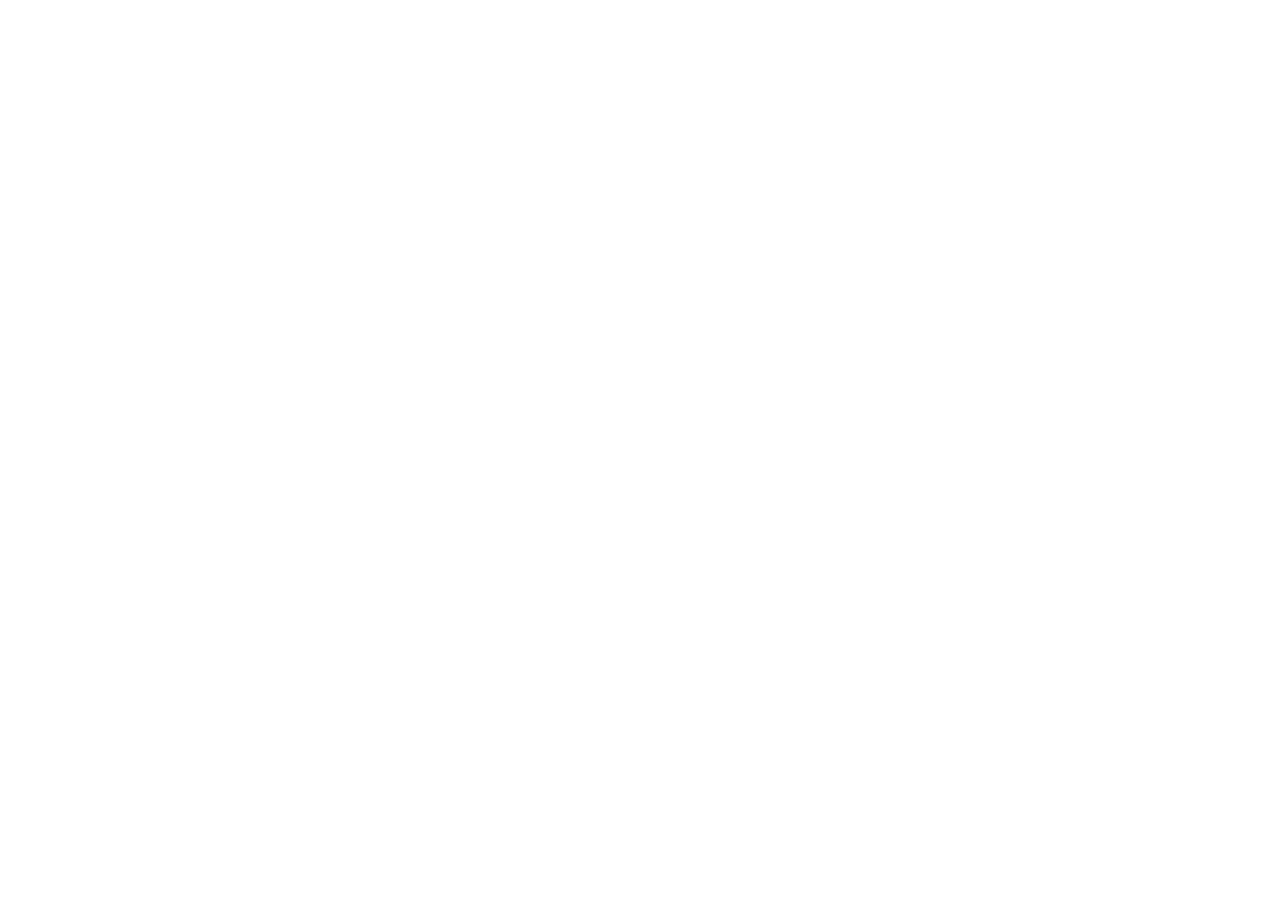
==== about.html @ 3a482cc3 "Init : création du dépôt, arborescence des fichiers et structure HTML de base" ====
<!DOCTYPE html>
<html lang="fr">
<head> 
<meta charset="UTF-8"> 
<meta name="viewport" content="width=device-width, initial-scale=1.0"> 
<title>AfriTalent — Accueil</title> 
<!-- Bootstrap 5 via CDN : feuille de style --> 
<link 
href="https://cdn.jsdelivr.net/npm/bootstrap@5.3.0/dist/css/bootstrap.min.css" 
rel="stylesheet"> 
<!--feuille de style --> 
<link rel="stylesheet" href="css/style.css">
</head>
<body> 
<!-- Le contenu de la page sera ajoute ici --> 
<!-- Bootstrap 5 via CDN : script JavaScript --> 
<script 
src="https://cdn.jsdelivr.net/npm/bootstrap@5.3.0/dist/js/bootstrap.bundle.min.js"
></script> 
<!-- script JavaScript --> 
<script src="js/main.js"></script>
</body>
</html>
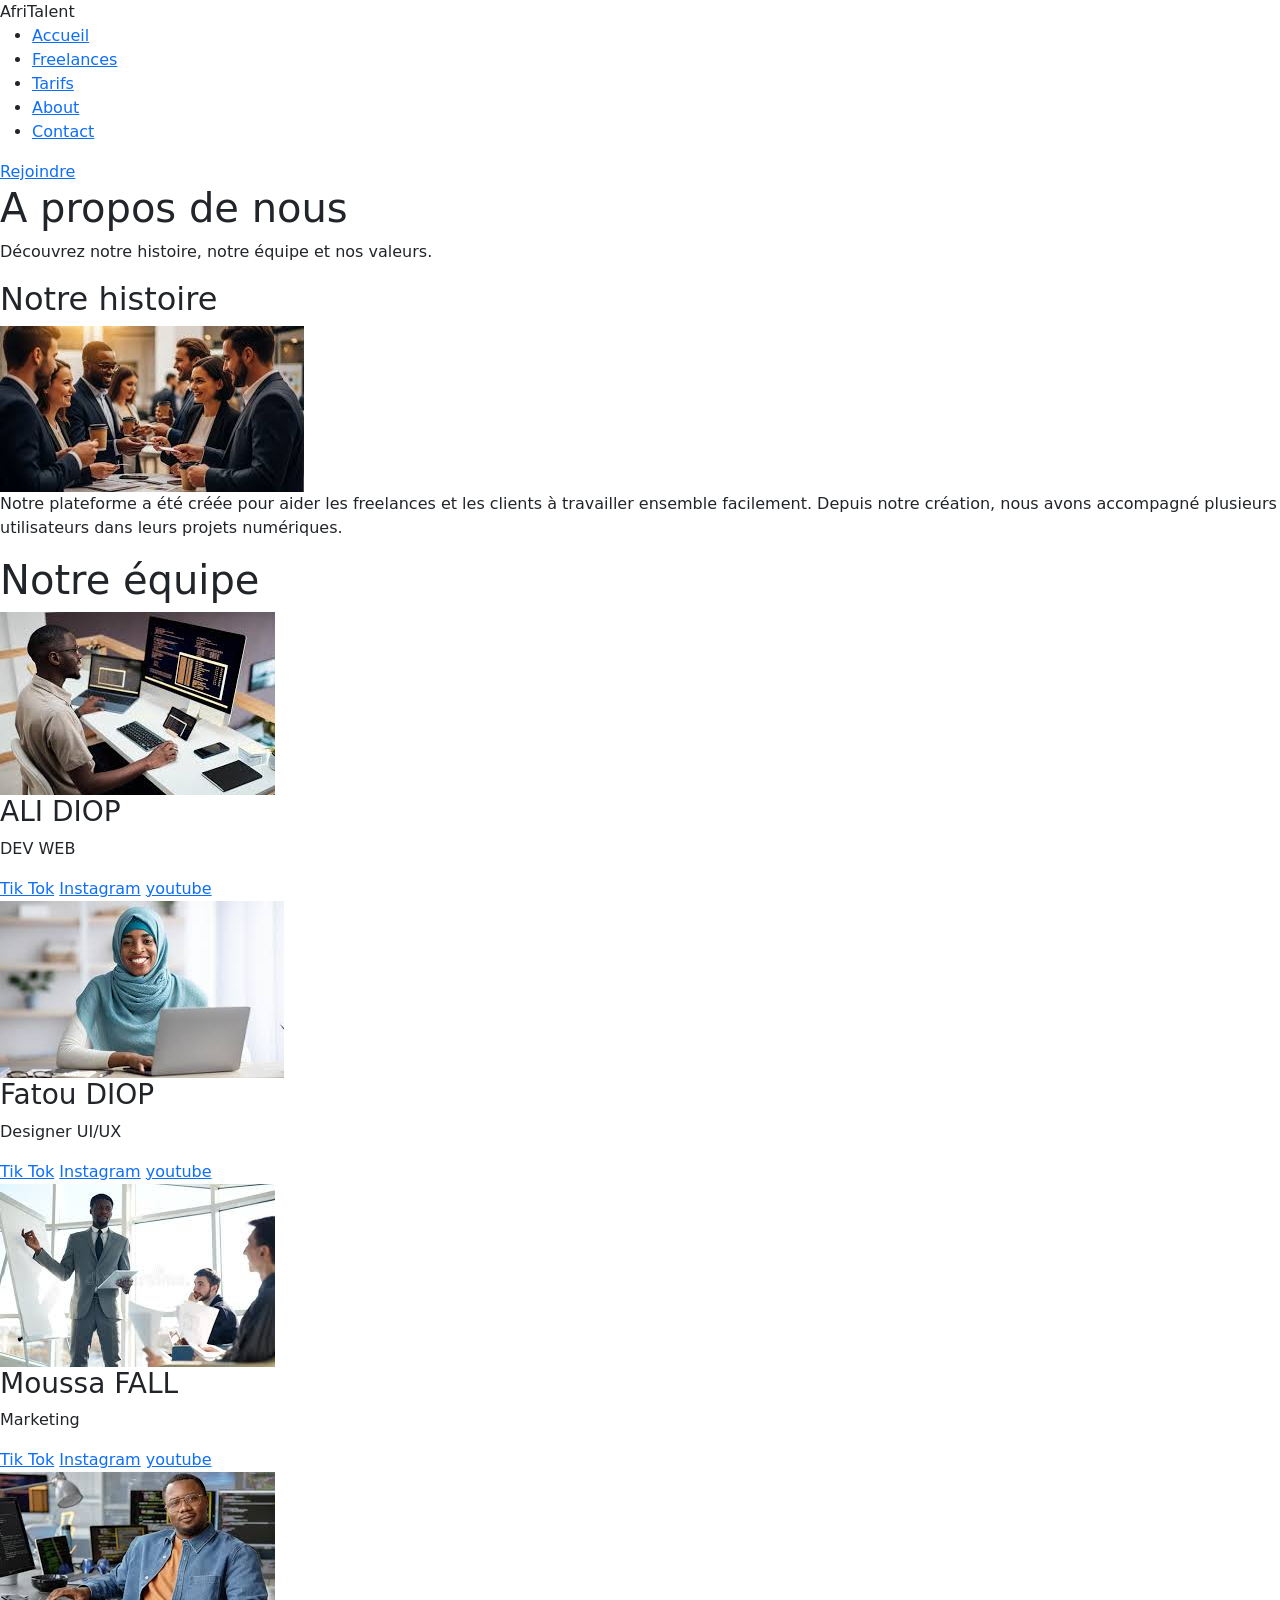
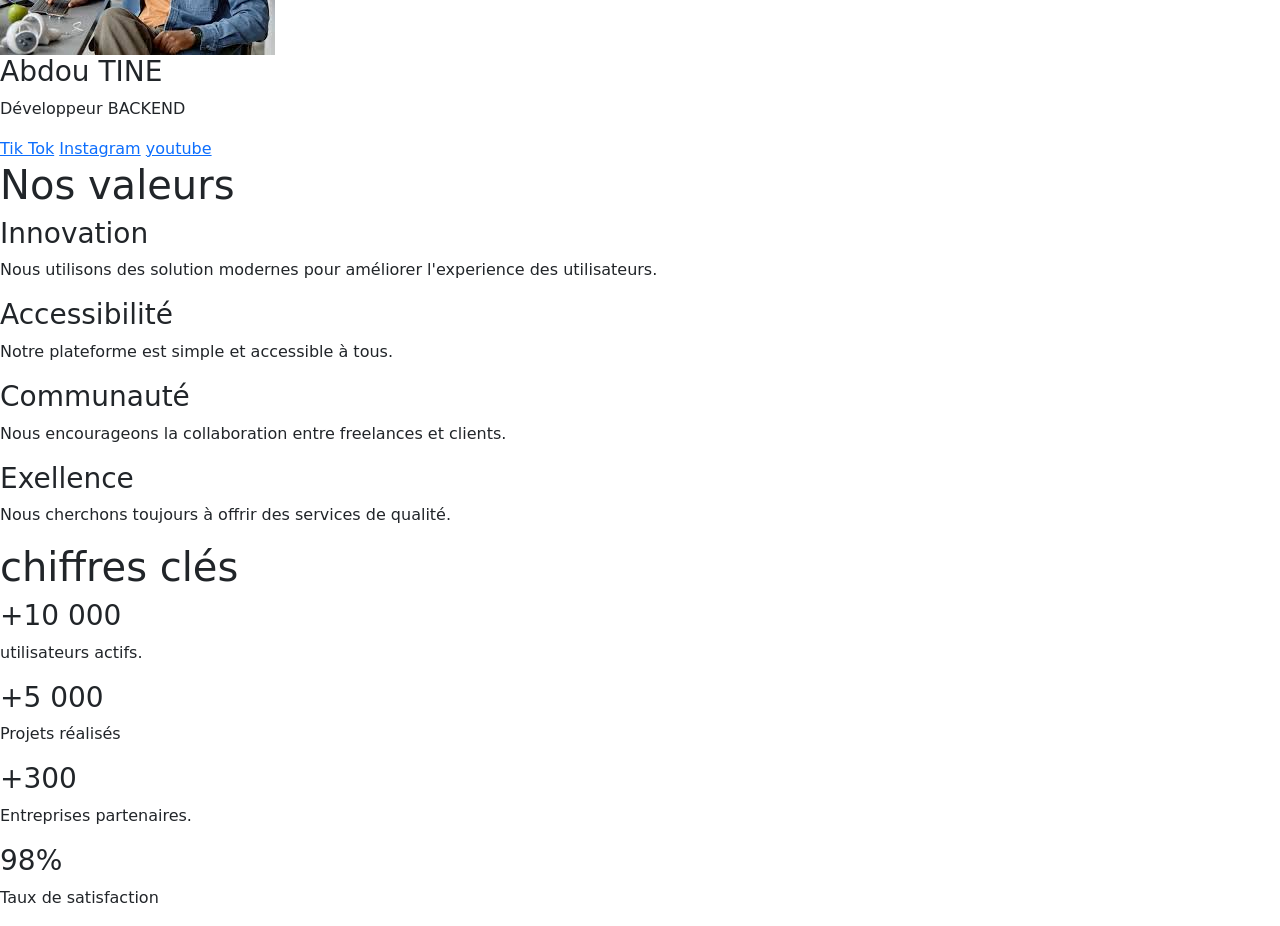
==== commit 3a242a31: "HTML : structure complète des 5 pages avec sections et contenu texte" ====
--- a/about.html
+++ b/about.html
@@ -12,7 +12,130 @@
 <link rel="stylesheet" href="css/style.css">
 </head>
 <body> 
-<!-- Le contenu de la page sera ajoute ici --> 
+<!-- Le contenu de la page sera ajoute ici -->
+ <header>
+    <div>
+        <divl>AfriTalent</div>
+            <nav>
+                <ul>
+                    <li><a href="index.html">Accueil</a></li>
+                    <li><a href="freelances.html">Freelances</a></li>
+                    <li><a href="tarifs.html">Tarifs</a></li>
+                    <li><a href="about.html">About</a></li>
+                    <li><a href="contact.html">Contact</a></li>
+                </ul>
+            </nav>
+
+            <a href="index.html">Rejoindre</a>
+    </div>
+ </header>
+ <section>
+ <div>
+    <h1>A propos de nous </h1>
+    <p>Découvrez notre histoire, notre équipe et nos valeurs.</p>
+ </div>
+ </section>
+
+<!-- section notre histoire -->
+<section>
+    <h2>Notre histoire</h2>
+    <div>
+    <img src="images/notre histoire/photos 2.jpg" alt="">
+    <p>Notre plateforme a été créée pour aider les freelances et les clients 
+        à travailler ensemble facilement. Depuis notre création, nous avons 
+        accompagné plusieurs utilisateurs 
+        dans leurs projets numériques.
+    </p>
+     </div>
+</section>
+
+ <!-- section équipe -->
+<section>
+    <h1>Notre équipe</h1>
+    <div>
+<div>
+    <img src="images/equipe/ALi.jpg" alt="">
+    <h3>ALI DIOP</h3>
+    <p>DEV WEB</p>
+
+    <a href="">Tik Tok</a>
+    <a href="">Instagram</a>
+    <a href="">youtube</a>
+</div>
+<div>
+    <img src="images/equipe/fatou.jpg" alt="">
+    <h3>Fatou DIOP</h3>
+    <p>Designer UI/UX</p>
+
+    <a href="">Tik Tok</a>
+    <a href="">Instagram</a>
+    <a href="">youtube</a>    
+</div>
+<div>
+    <img src="images/equipe/marketin.jpg" alt="">
+    <h3>Moussa FALL</h3>
+    <p>Marketing</p>
+
+    <a href="">Tik Tok</a>
+    <a href="">Instagram</a>
+    <a href="">youtube</a>
+</div>
+<div>
+    <img src="images/equipe/backend.jpg" alt="">
+    <h3>Abdou TINE</h3>
+    <p>Développeur BACKEND</p>
+
+    <a href="">Tik Tok</a>
+    <a href="">Instagram</a>
+    <a href="">youtube</a>
+</div>
+</div>
+</section>
+
+<!-- nos valeurs -->
+
+<section>
+    <h1>Nos valeurs</h1>
+    <div>
+        <h3>Innovation</h3>
+        <p>Nous utilisons des solution modernes pour améliorer
+            l'experience des utilisateurs.
+        </p>
+    </div>
+    <div>
+        <h3>Accessibilité</h3>
+        <p>Notre plateforme est simple et accessible à tous.</p>
+    </div>
+    <div>
+        <h3>Communauté</h3>
+        <p>Nous encourageons la collaboration entre freelances et clients.</p>
+    </div>
+    <div>
+        <h3>Exellence</h3>
+        <p>Nous cherchons toujours à offrir des services de qualité.</p>
+    </div>
+</section>
+
+<!-- Section chiffres clés -->
+<section>
+    <h1>chiffres clés</h1>
+    <div>
+        <h3>+10 000</h3>
+        <p>utilisateurs actifs.</p>
+    </div>
+    <div>
+        <h3>+5 000</h3>
+        <p>Projets réalisés</p>
+    </div>
+    <div>
+        <h3>+300</h3>
+        <p>Entreprises partenaires.</p>
+    </div>
+    <div>
+        <h3>98%</h3>
+        <p>Taux de satisfaction</p>
+    </div>
+</section>
 <!-- Bootstrap 5 via CDN : script JavaScript --> 
 <script 
 src="https://cdn.jsdelivr.net/npm/bootstrap@5.3.0/dist/js/bootstrap.bundle.min.js"
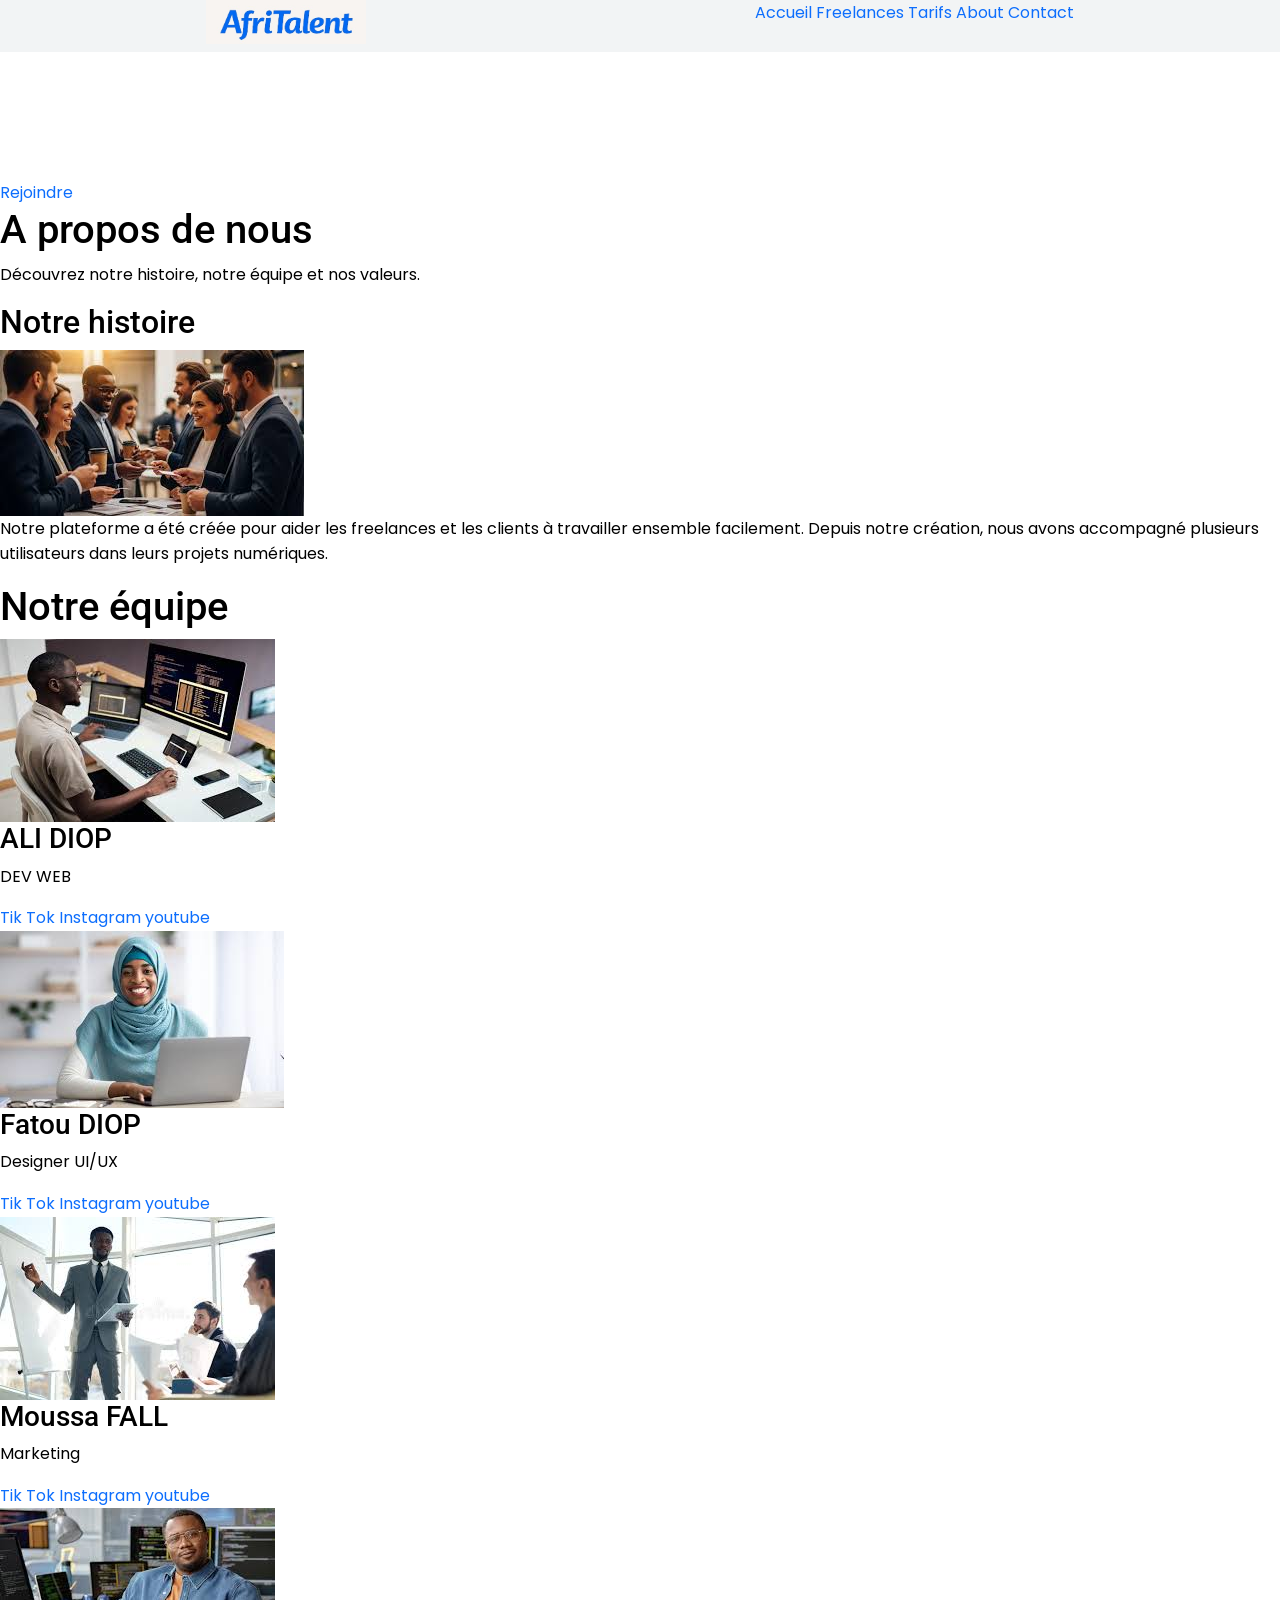
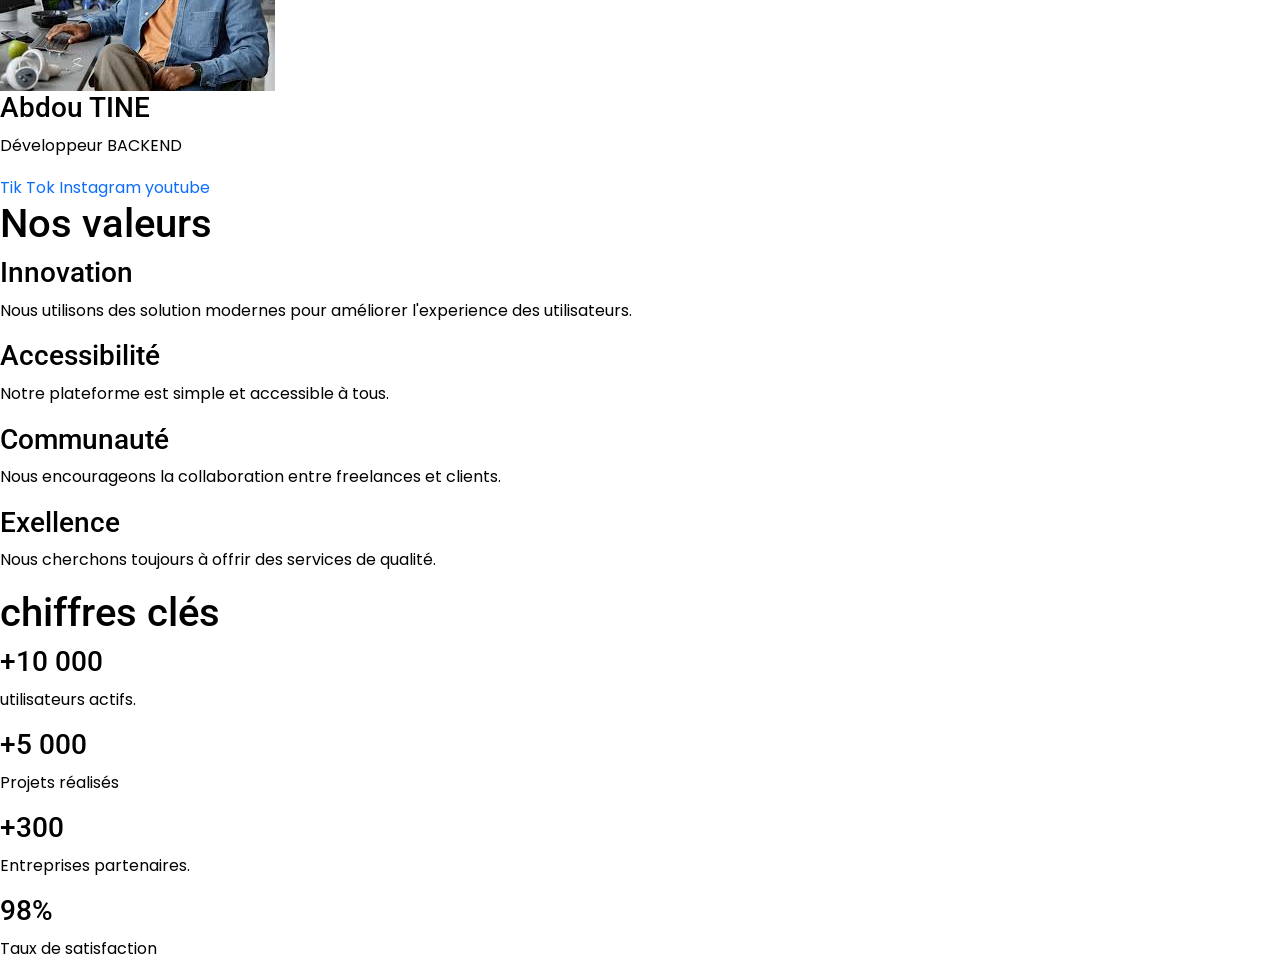
==== commit 1ba2cd10: "CSS : variables, typographie, layout général et styles de base" ====
--- a/about.html
+++ b/about.html
@@ -14,19 +14,21 @@
 <body> 
 <!-- Le contenu de la page sera ajoute ici -->
  <header>
+    <div class="headdiv1">
+            <nav class="container-fluid">
+                <h1><img src="images/WhatsApp Image 2026-05-24 at 14.20.33.jpeg" class="photos" alt=""></h1>
+            
+                <div  class="headdiv2">
+                    <a href="index.html">Accueil</a>
+                    <a href="freelances.html">Freelances</a>
+                    <a href="tarifs.html">Tarifs</a>
+                    <a href="about.html">About</a>
+                    <a href="contact.html">Contact</a>
+                </div>
+            </nav>
+    </div>
     <div>
-        <divl>AfriTalent</div>
-            <nav>
-                <ul>
-                    <li><a href="index.html">Accueil</a></li>
-                    <li><a href="freelances.html">Freelances</a></li>
-                    <li><a href="tarifs.html">Tarifs</a></li>
-                    <li><a href="about.html">About</a></li>
-                    <li><a href="contact.html">Contact</a></li>
-                </ul>
-            </nav>
-
-            <a href="index.html">Rejoindre</a>
+    <a href="index.html">Rejoindre</a>
     </div>
  </header>
  <section>
--- a/css/style.css
+++ b/css/style.css
@@ -0,0 +1,108 @@
+/* commit 1 */
+
+@import url('https://fonts.googleapis.com/css2?family=Poppins:wght@300;400;500;600&family=Roboto:wght@400;700&display=swap');
+
+
+:root{
+    --primary-color: blue;
+    --secondary-color: black;
+    --light-color: white;
+    --dark-color: black;
+    --main-font: 'Poppins', sans-serif;
+    --title-font: 'Roboto', sans-serif;
+    --spacing: 20px;
+}
+
+
+body{
+    font-family: var(--main-font);
+
+}
+h1,h2,h3,h4,h5,h6{
+    font-family: var(--title-font)
+}
+
+body{
+    background-color: var(--light-color);
+    color: var(--secondary-color);
+}
+
+button{
+    background-color: var(--primary-color);
+    color: white;
+}
+
+*{
+    margin: 0;
+    padding: 0;
+    box-sizing: border-box;
+}
+
+body{
+    line-height: 1.6;
+}
+img{
+    max-width: 100%;
+    display: block;
+
+}
+
+/* header */
+a{
+    text-decoration: none;
+    list-style: none;
+}
+li{
+    text-decoration: none;
+    list-style: none;
+    display: flex;
+    flex-direction: row;
+    
+}
+/* .navbar{
+    padding: 15px 30px;
+    background-color: white;
+}
+
+.navbar-brand{
+    font-size: 24px;
+    font-weight: bold;
+    color: var(--primary-color);
+}
+
+.nav-link{
+    color: var(--secondary-color);
+    margin-left: 15px;
+}
+
+.nav-link:hover{
+    color: var(--primary-color);
+} */
+
+.headdiv1{
+    padding-bottom: 8em;
+}
+
+
+nav{
+    display: flex;
+    flex-direction: row;
+    justify-content: space-between;
+    justify-content: flex-end;
+    justify-content: space-around;
+    background-color: #f2f4f5;
+}
+
+/* ul{
+    display: flex;
+    flex-direction: row;
+    justify-content: var(--spacing);
+    justify-content: space-between;
+    text-align: end;
+} */
+
+.photos{
+    width: 4em;
+}
+
+
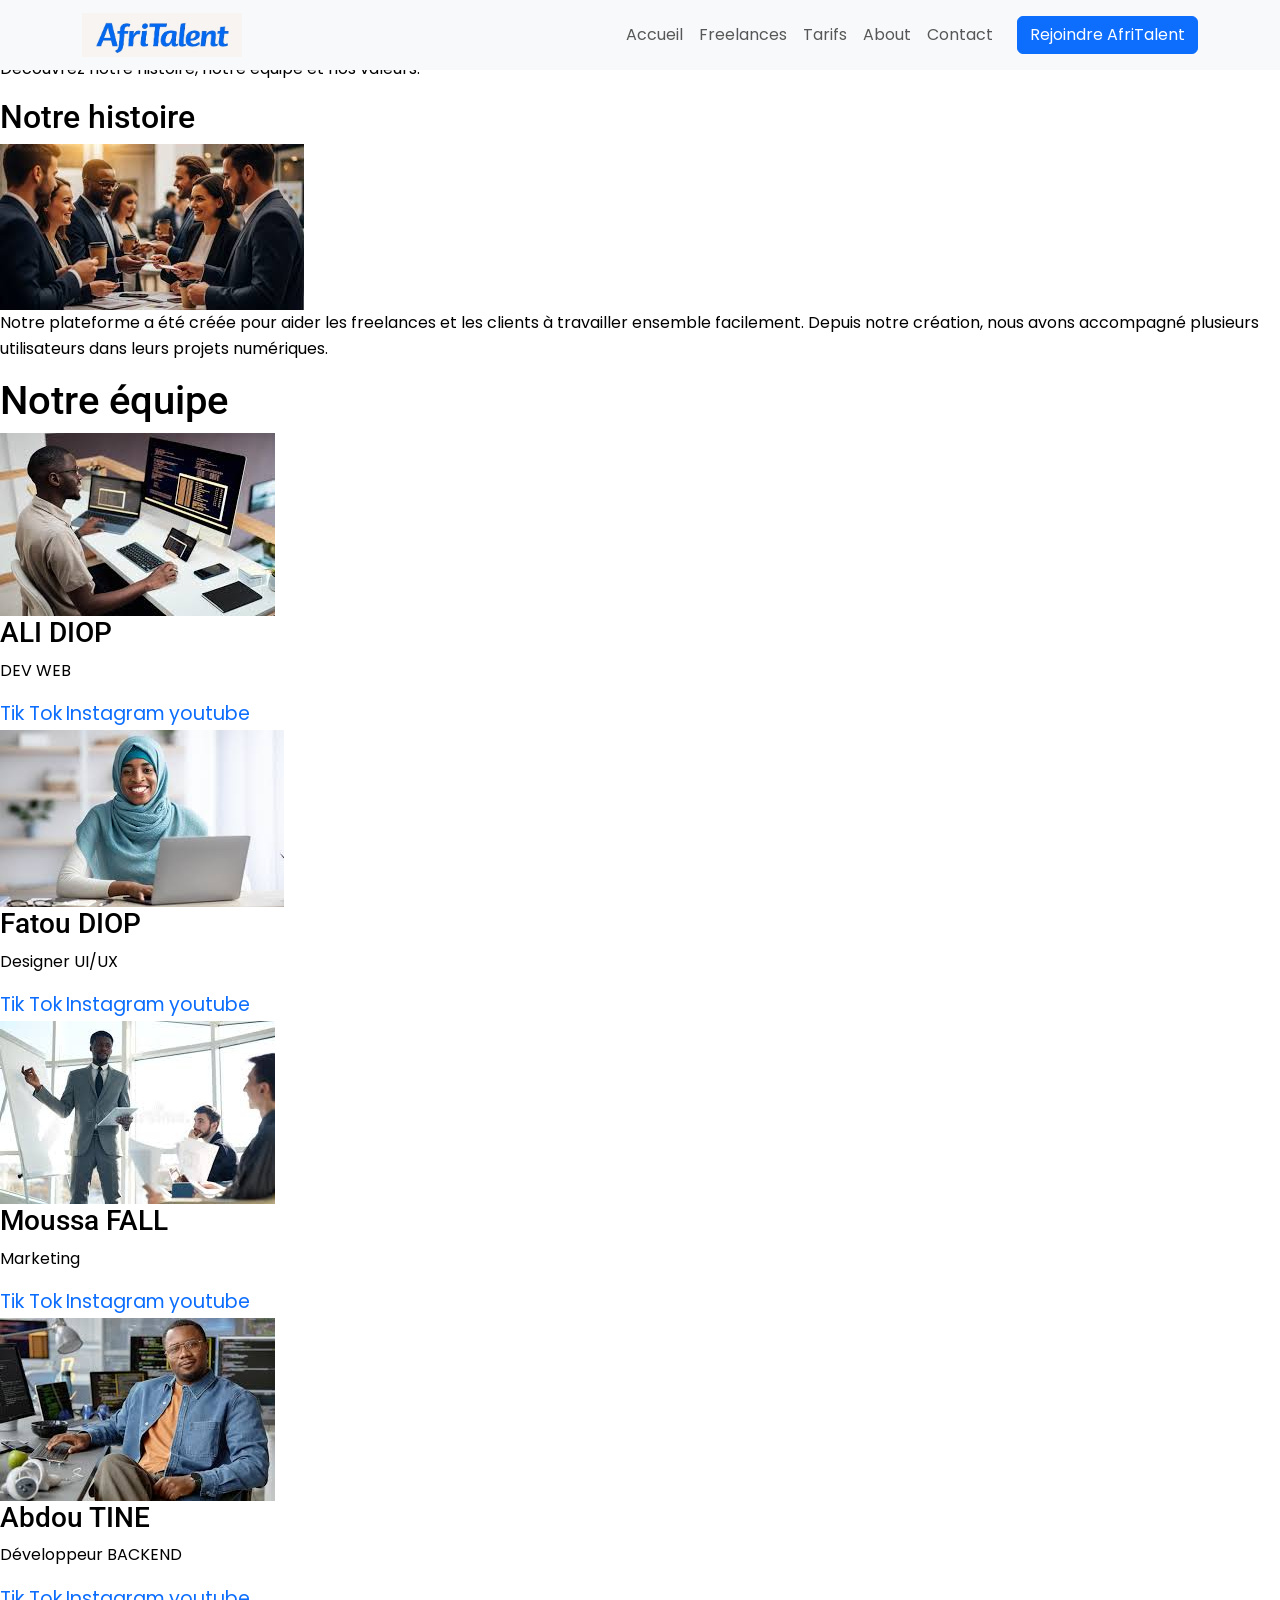
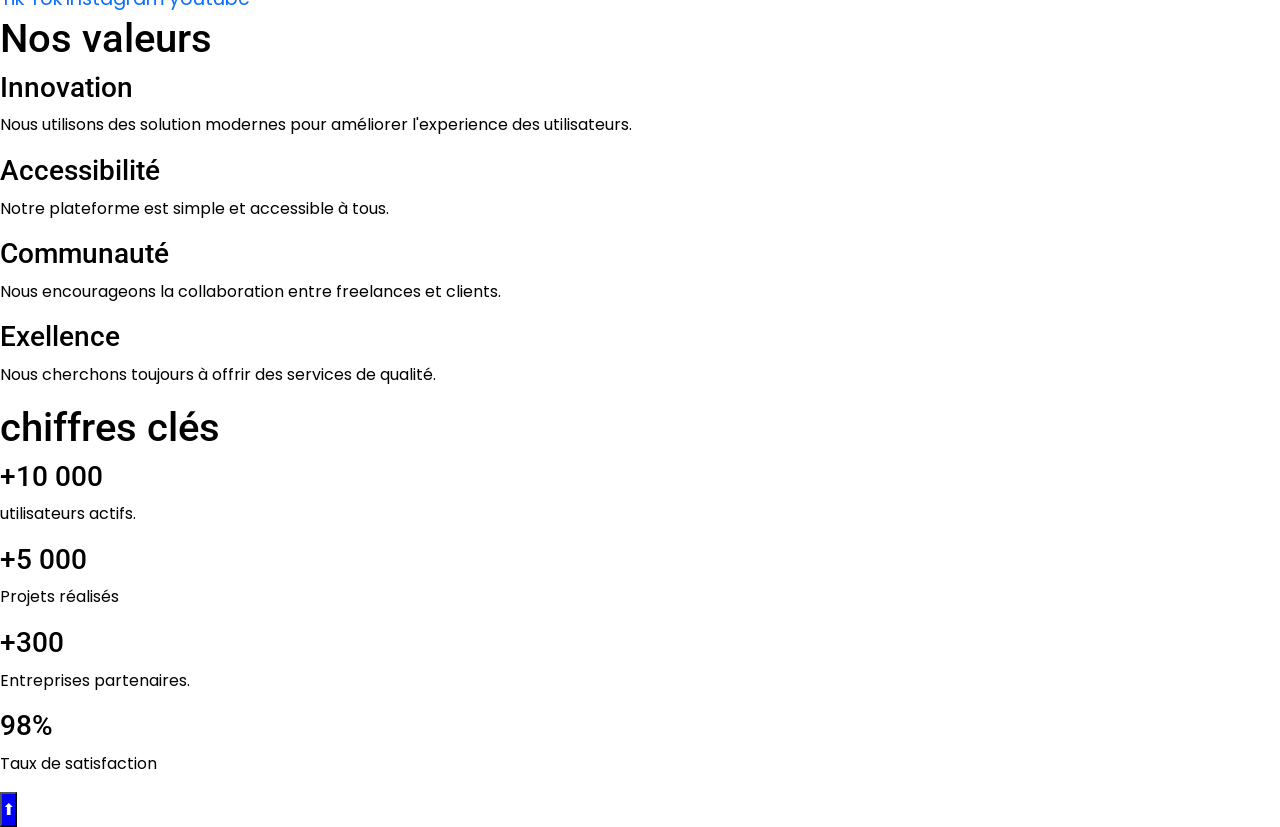
==== commit 879ae653: "CSS : responsive design mobile et tablette, media queries" ====
--- a/about.html
+++ b/about.html
@@ -14,22 +14,25 @@
 <body> 
 <!-- Le contenu de la page sera ajoute ici -->
  <header>
-    <div class="headdiv1">
-            <nav class="container-fluid">
-                <h1><img src="images/WhatsApp Image 2026-05-24 at 14.20.33.jpeg" class="photos" alt=""></h1>
-            
-                <div  class="headdiv2">
-                    <a href="index.html">Accueil</a>
-                    <a href="freelances.html">Freelances</a>
-                    <a href="tarifs.html">Tarifs</a>
-                    <a href="about.html">About</a>
-                    <a href="contact.html">Contact</a>
-                </div>
-            </nav>
+<nav class="navbar navbar-expand-lg navbar-light bg-light fixed-top">
+  <div class="container">
+    <a class="navbar-brand" href="index.html"><img src="images/WhatsApp Image 2026-05-24 at 14.20.33.jpeg" class="photos" alt=""></a>
+    <button class="navbar-toggler" type="button" data-bs-toggle="collapse" data-bs-target="#navbarNav">
+      <span class="navbar-toggler-icon"></span>
+    </button>
+    <div class="collapse navbar-collapse" id="navbarNav">
+      <ul class="navbar-nav ms-auto">
+        <li class="nav-item"><a class="nav-link" href="index.html">Accueil</a></li>
+        <li class="nav-item"><a class="nav-link" href="freelances.html">Freelances</a></li>
+        <li class="nav-item"><a class="nav-link" href="tarifs.html">Tarifs</a></li>
+        <li class="nav-item"><a class="nav-link" href="about.html">About</a></li>
+        <li class="nav-item"><a class="nav-link" href="contact.html">Contact</a></li>
+      </ul>
+      <a href="freelances.html" class="btn btn-primary ms-3">Rejoindre AfriTalent</a>
     </div>
-    <div>
-    <a href="index.html">Rejoindre</a>
-    </div>
+  </div>
+</nav>
+
  </header>
  <section>
  <div>
@@ -138,6 +141,7 @@
         <p>Taux de satisfaction</p>
     </div>
 </section>
+<button><a href=""></a>⬆</button>
 <!-- Bootstrap 5 via CDN : script JavaScript --> 
 <script 
 src="https://cdn.jsdelivr.net/npm/bootstrap@5.3.0/dist/js/bootstrap.bundle.min.js"
--- a/css/style.css
+++ b/css/style.css
@@ -48,39 +48,26 @@
 }
 
 /* header */
+
+.container-fluid{
+    position: fixed;
+    padding-bottom: 1.7em;
+}
 a{
     text-decoration: none;
     list-style: none;
+    font-size: larger;
 }
 li{
     text-decoration: none;
     list-style: none;
     display: flex;
     flex-direction: row;
-    
-}
-/* .navbar{
-    padding: 15px 30px;
-    background-color: white;
-}
-
-.navbar-brand{
-    font-size: 24px;
-    font-weight: bold;
-    color: var(--primary-color);
-}
-
-.nav-link{
-    color: var(--secondary-color);
-    margin-left: 15px;
-}
-
-.nav-link:hover{
-    color: var(--primary-color);
-} */
+     
+}
 
 .headdiv1{
-    padding-bottom: 8em;
+    padding-bottom: 10em;
 }
 
 
@@ -102,7 +89,117 @@
 } */
 
 .photos{
-    width: 4em;
-}
-
-
+    width: 8em;
+}
+
+
+/* section hero */
+
+.sechero{
+    display: flex;
+    justify-content: space-between;
+    align-items: center;
+    height: 25em;
+    margin-top: 2.8em;
+    /* background-image: url(/images/image1.png); */
+    background: linear-gradient(to bottom, rgb(47, 74, 225), rgb(226, 231, 232));
+    color: #070707;
+    border-radius: 1em;
+    background-repeat: no-repeat;
+       
+}
+
+.secherodiv1 h1{
+    font-size: 55px;
+}
+.secherodiv1 h2{
+    font-size: 30px;
+    color: black;
+    font-family: 'Times New Roman', Times, serif;
+    list-style: circle;
+}
+
+.herodiv3{
+    font-weight: 800;
+}
+.secherodiv4 button{
+    padding: 5px 15px;
+    border: none;
+    margin-right: 15px;
+    background-color: rgb(3, 3, 61);
+    color: #eeefef;
+    border-radius: 0.5em;
+
+}
+
+.secherodiv4 button a{
+    color: white;
+    font-size: larger;
+}
+
+/* statistique */
+
+.stats{
+    display: flex;
+    justify-content: space-around;
+    margin-top: 2em;
+    font-style: oblique;
+    font-weight: bold;
+}
+
+.mt{
+    margin-top: 1em;
+    background: #d7d9dc;
+    height: 50vh;
+    border-radius: 2em;
+}
+
+.stat{
+    margin-top: 2em;
+}
+/* comment ça marche */
+
+.sec2{
+    block-size: 500px;
+}
+ /* categories de services */
+
+ .height{
+    height: 15em;
+ }
+
+ .service-card{
+    transition: 0.3s;
+    border-radius: 20pxp;
+ }
+
+ .service-card:hover{
+    transform: translateY(-10px);
+    box-shadow: 0 15px 25px rgba(0, 0, 0, 0.2);
+ }
+
+
+ /* temoignage */
+
+
+
+
+
+
+
+
+
+ #testimonials img {
+  width: 100px;
+  height: 100px;
+  object-fit: cover;
+  border: 3px solid #2a5298;
+}
+
+.stars {
+  font-size: 1.2rem;
+  color: #ebbf13;
+}
+
+
+
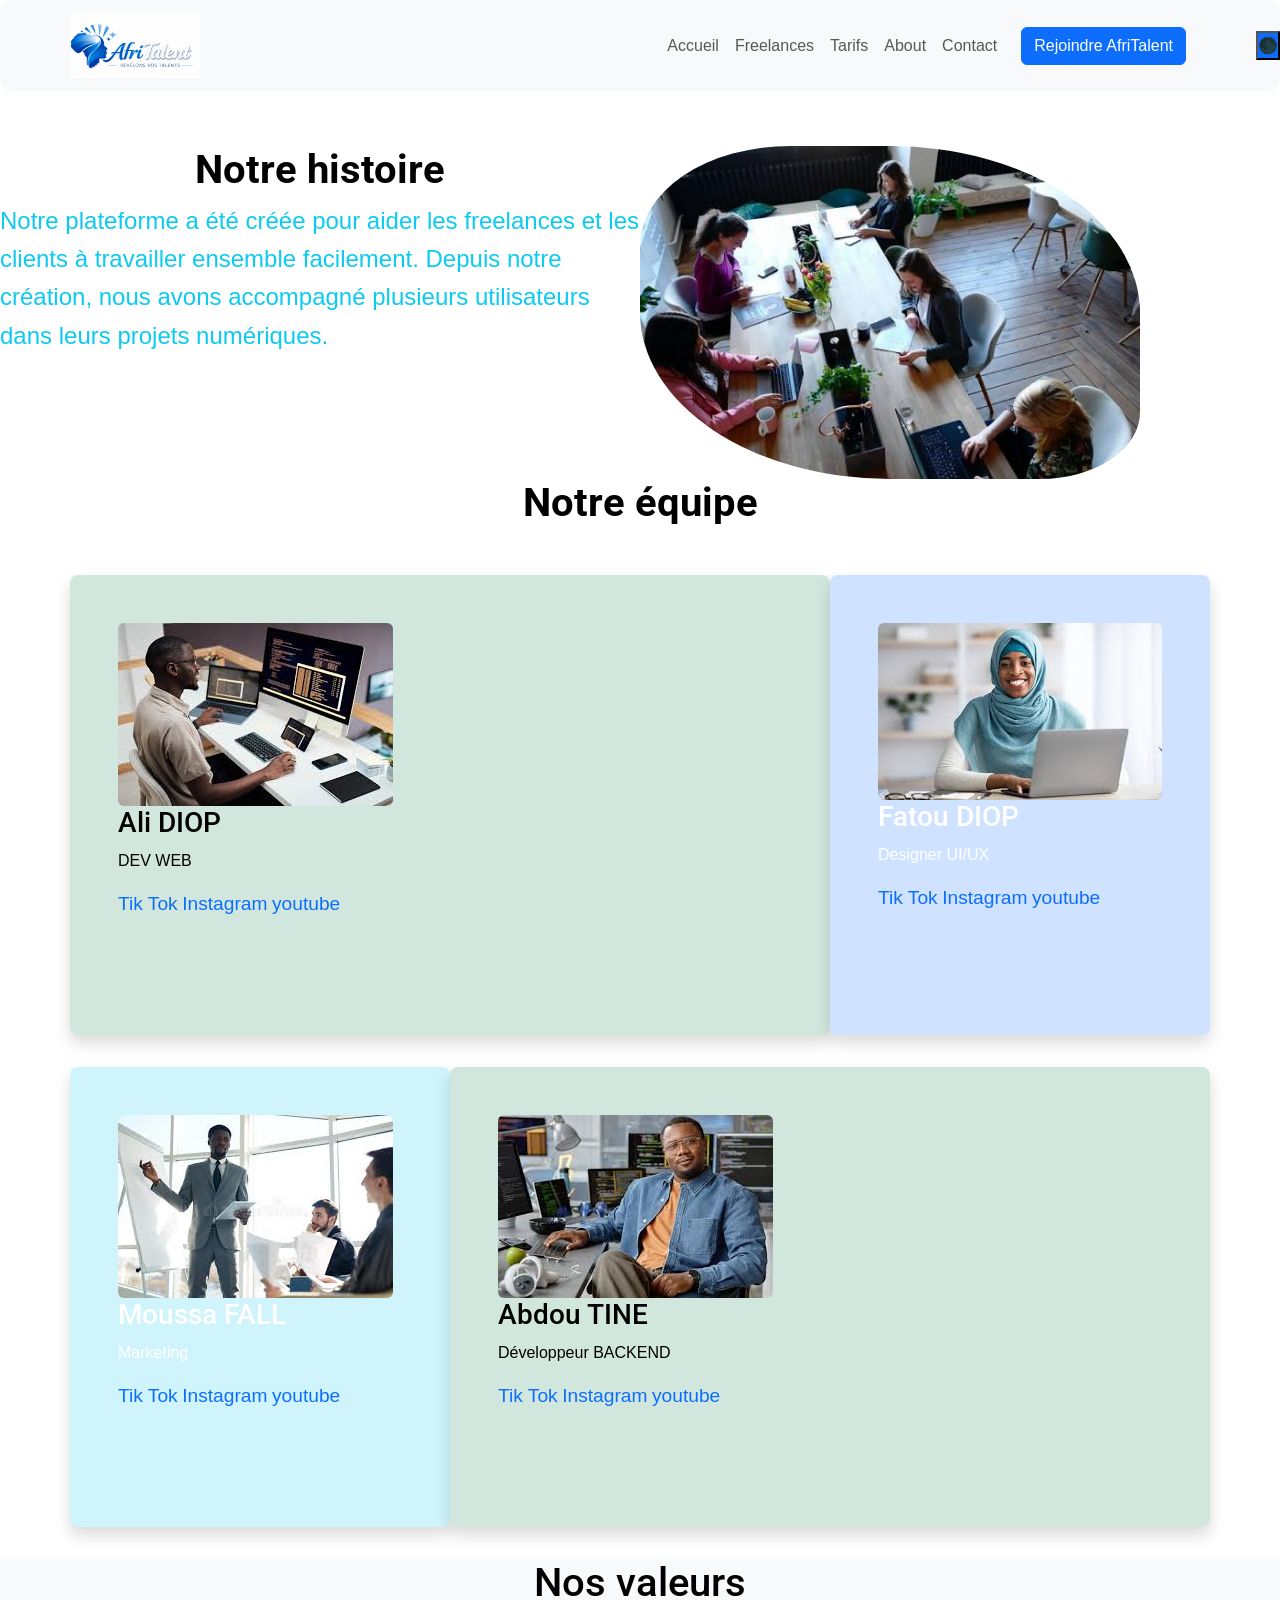
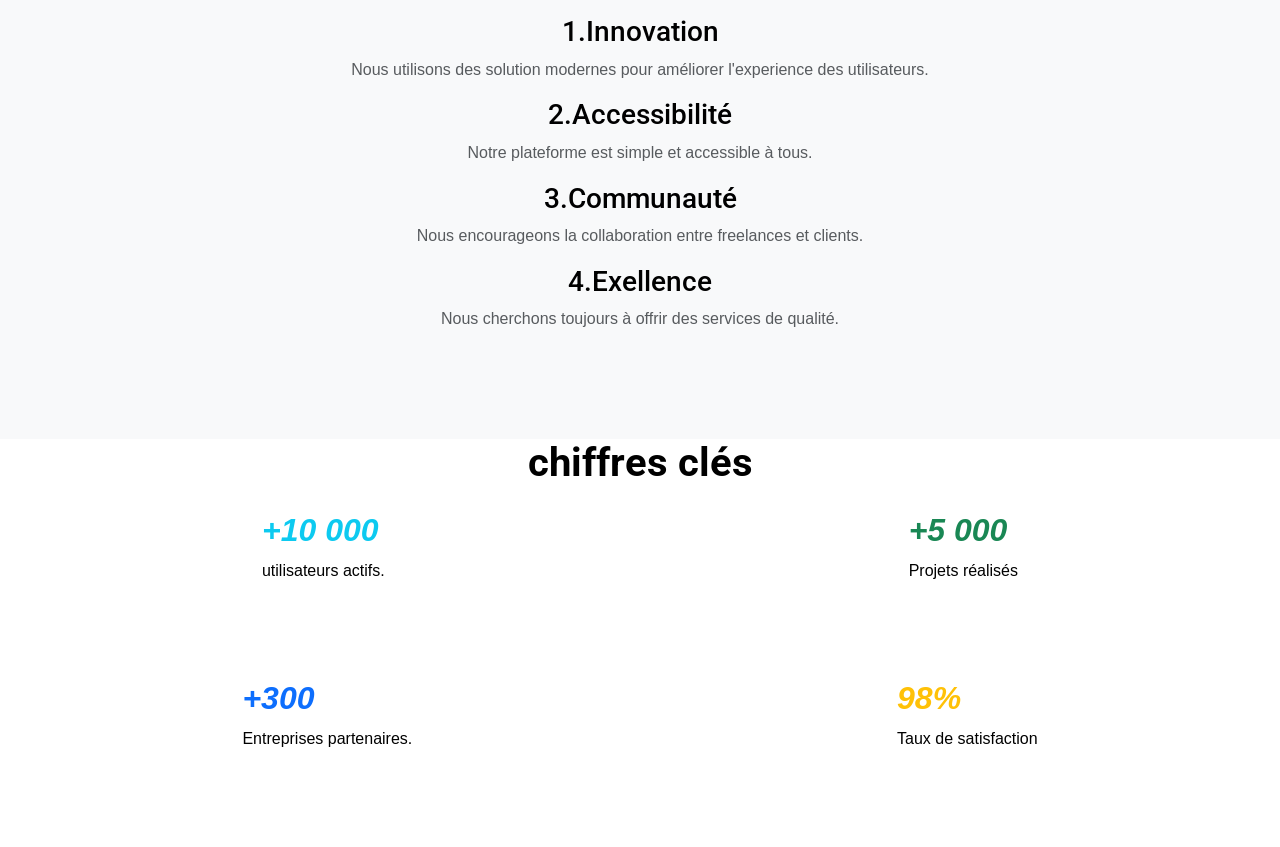
==== commit 535d0fa6: "JS : dark mode avec localStorage, navbar dynamique au scroll" ====
--- a/about.html
+++ b/about.html
@@ -1,152 +1,161 @@
 <!DOCTYPE html>
 <html lang="fr">
-<head> 
-<meta charset="UTF-8"> 
-<meta name="viewport" content="width=device-width, initial-scale=1.0"> 
-<title>AfriTalent — Accueil</title> 
-<!-- Bootstrap 5 via CDN : feuille de style --> 
-<link 
-href="https://cdn.jsdelivr.net/npm/bootstrap@5.3.0/dist/css/bootstrap.min.css" 
-rel="stylesheet"> 
-<!--feuille de style --> 
-<link rel="stylesheet" href="css/style.css">
+
+<head>
+    <meta charset="UTF-8">
+    <meta name="viewport" content="width=device-width, initial-scale=1.0">
+    <title>AfriTalent — about</title>
+    <!-- Bootstrap 5 via CDN : feuille de style -->
+    <link href="https://cdn.jsdelivr.net/npm/bootstrap@5.3.0/dist/css/bootstrap.min.css" rel="stylesheet">
+    <!--feuille de style -->
+    <link rel="stylesheet" href="css/style.css">
 </head>
-<body> 
-<!-- Le contenu de la page sera ajoute ici -->
- <header>
-<nav class="navbar navbar-expand-lg navbar-light bg-light fixed-top">
-  <div class="container">
-    <a class="navbar-brand" href="index.html"><img src="images/WhatsApp Image 2026-05-24 at 14.20.33.jpeg" class="photos" alt=""></a>
-    <button class="navbar-toggler" type="button" data-bs-toggle="collapse" data-bs-target="#navbarNav">
-      <span class="navbar-toggler-icon"></span>
-    </button>
-    <div class="collapse navbar-collapse" id="navbarNav">
-      <ul class="navbar-nav ms-auto">
-        <li class="nav-item"><a class="nav-link" href="index.html">Accueil</a></li>
-        <li class="nav-item"><a class="nav-link" href="freelances.html">Freelances</a></li>
-        <li class="nav-item"><a class="nav-link" href="tarifs.html">Tarifs</a></li>
-        <li class="nav-item"><a class="nav-link" href="about.html">About</a></li>
-        <li class="nav-item"><a class="nav-link" href="contact.html">Contact</a></li>
-      </ul>
-      <a href="freelances.html" class="btn btn-primary ms-3">Rejoindre AfriTalent</a>
-    </div>
-  </div>
-</nav>
 
- </header>
- <section>
- <div>
-    <h1>A propos de nous </h1>
-    <p>Découvrez notre histoire, notre équipe et nos valeurs.</p>
- </div>
- </section>
+<body>
+    <!-- Le contenu de la page sera ajoute ici -->
+    <header>
+        <nav class="navbar navbar-expand-lg navbar-light bg-light fixed-top">
+            <div class="container">
+                <a class="navbar-brand" href="index.html"><img src="images/copilot.png" class="photos" alt=""></a>
+                <button class="navbar-toggler" type="button" data-bs-toggle="collapse" data-bs-target="#navbarNav">
+                    <span class="navbar-toggler-icon"></span>
+                </button>
+                <div class="collapse navbar-collapse" id="navbarNav">
+                    <ul class="navbar-nav ms-auto">
+                        <li class="nav-item"><a class="nav-link" href="index.html">Accueil</a></li>
+                        <li class="nav-item"><a class="nav-link" href="freelances.html">Freelances</a></li>
+                        <li class="nav-item"><a class="nav-link" href="tarifs.html">Tarifs</a></li>
+                        <li class="nav-item"><a class="nav-link" href="about.html">About</a></li>
+                        <li class="nav-item"><a class="nav-link" href="contact.html">Contact</a></li>
+                    </ul>
+                    <a href="freelances.html" class="btn btn-primary ms-3">Rejoindre AfriTalent</a>
+                </div>
+            </div>
+            </div>
+            <button id="theme-toggle" class="bg-primary">🌑</button>
+            </div>
+        </nav>
 
-<!-- section notre histoire -->
-<section>
-    <h2>Notre histoire</h2>
-    <div>
-    <img src="images/notre histoire/photos 2.jpg" alt="">
-    <p>Notre plateforme a été créée pour aider les freelances et les clients 
-        à travailler ensemble facilement. Depuis notre création, nous avons 
-        accompagné plusieurs utilisateurs 
-        dans leurs projets numériques.
-    </p>
-     </div>
-</section>
+    </header>
+    <section>
+        <div>
+            <h1>A propos de nous </h1>
+            <p>Découvrez notre histoire, notre équipe et nos valeurs.</p>
+        </div>
+    </section>
 
- <!-- section équipe -->
-<section>
-    <h1>Notre équipe</h1>
-    <div>
-<div>
-    <img src="images/equipe/ALi.jpg" alt="">
-    <h3>ALI DIOP</h3>
-    <p>DEV WEB</p>
+    <!-- section notre histoire -->
+    <section class="about">
 
-    <a href="">Tik Tok</a>
-    <a href="">Instagram</a>
-    <a href="">youtube</a>
-</div>
-<div>
-    <img src="images/equipe/fatou.jpg" alt="">
-    <h3>Fatou DIOP</h3>
-    <p>Designer UI/UX</p>
+        <div class="aboutdiv1">
+            <h1 class="fw-bold text-center">Notre histoire</h1>
+            <p class=" col-lg-12 fs-4 text-info">Notre plateforme a été créée pour aider les freelances et les clients
+                à travailler ensemble facilement. Depuis notre création, nous avons
+                accompagné plusieurs utilisateurs
+                dans leurs projets numériques.
+            </p>
+        </div>
+        <div class="aboutdiv2">
+            <img src="images/notre histoire/photo3.jpg" class="aboutdiv2img" alt="">
+        </div>
+    </section>
 
-    <a href="">Tik Tok</a>
-    <a href="">Instagram</a>
-    <a href="">youtube</a>    
-</div>
-<div>
-    <img src="images/equipe/marketin.jpg" alt="">
-    <h3>Moussa FALL</h3>
-    <p>Marketing</p>
+    <!-- section équipe -->
+    <section class="container py-10 ">
+        <h1 class="text-center fw-bold mb-5">Notre équipe</h1>
+        <div class="row g-4">
+            <div class="col-lg-8 bg-success-subtle p-5 rounded-3 shadow sec2 mb-2">
+                <img src="images/equipe/ALi.jpg" class="rounded" alt="">
+                <h3>Ali DIOP</h3>
+                <p>DEV WEB</p>
 
-    <a href="">Tik Tok</a>
-    <a href="">Instagram</a>
-    <a href="">youtube</a>
-</div>
-<div>
-    <img src="images/equipe/backend.jpg" alt="">
-    <h3>Abdou TINE</h3>
-    <p>Développeur BACKEND</p>
+                <a href="">Tik Tok</a>
+                <a href="">Instagram</a>
+                <a href="">youtube</a>
+            </div>
+            <div class="col-lg-4 bg-primary-subtle text-white p-5 rounded-3 shadow sec2 mb-2">
+                <img src="images/equipe/fatou.jpg" class="rounded" alt="">
+                <h3>Fatou DIOP</h3>
+                <p>Designer UI/UX</p>
 
-    <a href="">Tik Tok</a>
-    <a href="">Instagram</a>
-    <a href="">youtube</a>
-</div>
-</div>
-</section>
+                <a href="">Tik Tok</a>
+                <a href="">Instagram</a>
+                <a href="">youtube</a>
+            </div>
+            <div class="col-lg-4 bg-info-subtle text-white p-5 rounded-3 shadow sec2 mb-2">
+                <img src="images/equipe/marketin.jpg" class="rounded" alt="">
+                <h3>Moussa FALL</h3>
+                <p>Marketing</p>
 
-<!-- nos valeurs -->
+                <a href="">Tik Tok</a>
+                <a href="">Instagram</a>
+                <a href="">youtube</a>
+            </div>
+            <div class="col-lg-8 bg-success-subtle p-5 rounded-3 shadow sec2 mb-2">
+                <img src="images/equipe/backend.jpg" class="rounded" alt="">
+                <h3>Abdou TINE</h3>
+                <p>Développeur BACKEND</p>
 
-<section>
-    <h1>Nos valeurs</h1>
-    <div>
-        <h3>Innovation</h3>
-        <p>Nous utilisons des solution modernes pour améliorer
-            l'experience des utilisateurs.
-        </p>
-    </div>
-    <div>
-        <h3>Accessibilité</h3>
-        <p>Notre plateforme est simple et accessible à tous.</p>
-    </div>
-    <div>
-        <h3>Communauté</h3>
-        <p>Nous encourageons la collaboration entre freelances et clients.</p>
-    </div>
-    <div>
-        <h3>Exellence</h3>
-        <p>Nous cherchons toujours à offrir des services de qualité.</p>
-    </div>
-</section>
+                <a href="">Tik Tok</a>
+                <a href="">Instagram</a>
+                <a href="">youtube</a>
+            </div>
+        </div>
+    </section>
 
-<!-- Section chiffres clés -->
-<section>
-    <h1>chiffres clés</h1>
-    <div>
-        <h3>+10 000</h3>
-        <p>utilisateurs actifs.</p>
-    </div>
-    <div>
-        <h3>+5 000</h3>
-        <p>Projets réalisés</p>
-    </div>
-    <div>
-        <h3>+300</h3>
-        <p>Entreprises partenaires.</p>
-    </div>
-    <div>
-        <h3>98%</h3>
-        <p>Taux de satisfaction</p>
-    </div>
-</section>
-<button><a href=""></a>⬆</button>
-<!-- Bootstrap 5 via CDN : script JavaScript --> 
-<script 
-src="https://cdn.jsdelivr.net/npm/bootstrap@5.3.0/dist/js/bootstrap.bundle.min.js"
-></script> 
-<!-- script JavaScript --> 
-<script src="js/main.js"></script>
+    <!-- nos valeurs -->
+
+    <section class="bg-light text-black mt-4 secNV">
+        <h1 class="text-center ">Nos valeurs</h1>
+        <div class="gap-4">
+            <h3 class="text-center">1.Innovation</h3>
+            <p class="text-center text-muted">Nous utilisons des solution modernes pour améliorer
+                l'experience des utilisateurs.
+            </p>
+        </div>
+        <div>
+            <h3 class="text-center">2.Accessibilité</h3>
+            <p class="text-center text-muted">Notre plateforme est simple et accessible à tous.</p>
+        </div>
+        <div class="text-center">
+            <h3>3.Communauté</h3>
+            <p class=" text-muted">Nous encourageons la collaboration entre freelances et clients.</p>
+        </div>
+        <div class="text-center">
+            <h3>4.Exellence</h3>
+            <p class="text-muted">Nous cherchons toujours à offrir des services de qualité.</p>
+        </div>
+    </section>
+
+    <!-- Section chiffres clés -->
+    <section class="seccle">
+        <h1 class="text-center fw-bold mb-4">chiffres clés</h1>
+        <div class="cle12">
+            <div>
+                <h3 class="text-info">+10 000</h3>
+                <p>utilisateurs actifs.</p>
+            </div>
+            <div>
+                <h3 class="text-success">+5 000</h3>
+                <p>Projets réalisés</p>
+            </div>
+        </div>
+        <div class="cle34">
+            <div>
+                <h3 class="text-primary">+300</h3>
+                <p>Entreprises partenaires.</p>
+            </div>
+            <div>
+                <h3 class="text-warning">98%</h3>
+                <p>Taux de satisfaction</p>
+            </div>
+        </div>
+    </section>
+    <button id="backToTop" class="btn btn-primary">⬆</button>
+    <!-- Bootstrap 5 via CDN : script JavaScript -->
+    <script src="https://cdn.jsdelivr.net/npm/bootstrap@5.3.0/dist/js/bootstrap.bundle.min.js"></script>
+    <!-- script JavaScript -->
+    <script src="js/main.js"></script>
 </body>
+
 </html>
--- a/css/style.css
+++ b/css/style.css
@@ -2,9 +2,8 @@
 
 @import url('https://fonts.googleapis.com/css2?family=Poppins:wght@300;400;500;600&family=Roboto:wght@400;700&display=swap');
 
-
-:root{
-    --primary-color: blue;
+:root {
+    --primary-color: rgb(45, 45, 202);
     --secondary-color: black;
     --light-color: white;
     --dark-color: black;
@@ -13,35 +12,44 @@
     --spacing: 20px;
 }
 
-
-body{
+body {
     font-family: var(--main-font);
-
-}
-h1,h2,h3,h4,h5,h6{
+    font-family: 'Lucida Sans', 'Lucida Sans Regular', 'Lucida Grande', 'Lucida Sans Unicode', Geneva, Verdana, sans-serif;
+
+}
+
+h1,
+h2,
+h3,
+h4,
+h5,
+h6 {
     font-family: var(--title-font)
 }
 
-body{
+body {
     background-color: var(--light-color);
     color: var(--secondary-color);
 }
 
-button{
+button {
     background-color: var(--primary-color);
+
     color: white;
 }
 
-*{
+
+* {
     margin: 0;
     padding: 0;
     box-sizing: border-box;
 }
 
-body{
+body {
     line-height: 1.6;
 }
-img{
+
+img {
     max-width: 100%;
     display: block;
 
@@ -49,35 +57,37 @@
 
 /* header */
 
-.container-fluid{
+.container-fluid {
     position: fixed;
     padding-bottom: 1.7em;
 }
-a{
+
+a {
     text-decoration: none;
     list-style: none;
     font-size: larger;
 }
-li{
+
+li {
     text-decoration: none;
     list-style: none;
     display: flex;
     flex-direction: row;
-     
-}
-
-.headdiv1{
+
+}
+
+.headdiv1 {
     padding-bottom: 10em;
 }
 
-
-nav{
+nav {
     display: flex;
     flex-direction: row;
     justify-content: space-between;
     justify-content: flex-end;
     justify-content: space-around;
-    background-color: #f2f4f5;
+    background-color: white;
+    border-radius: 0.8em;
 }
 
 /* ul{
@@ -88,58 +98,89 @@
     text-align: end;
 } */
 
-.photos{
-    width: 8em;
+.photos {
+    width: 6.5em;
+
 }
 
 
 /* section hero */
 
-.sechero{
-    display: flex;
-    justify-content: space-between;
-    align-items: center;
-    height: 25em;
-    margin-top: 2.8em;
-    /* background-image: url(/images/image1.png); */
-    background: linear-gradient(to bottom, rgb(47, 74, 225), rgb(226, 231, 232));
-    color: #070707;
-    border-radius: 1em;
-    background-repeat: no-repeat;
-       
-}
-
-.secherodiv1 h1{
+
+
+.sechero {
+    display: flex;
+    justify-content: center;
+    flex-direction: row;
+    justify-content: space-around;
+    height: 90vh;
+    margin-top: 10em;
+}
+
+.secherodiv1 h1 {
     font-size: 55px;
 }
-.secherodiv1 h2{
+
+.secherodiv1 h2 {
     font-size: 30px;
     color: black;
     font-family: 'Times New Roman', Times, serif;
     list-style: circle;
 }
 
-.herodiv3{
+.herodiv3 {
     font-weight: 800;
-}
-.secherodiv4 button{
+    margin-left: 8em;
+
+}
+
+.herodiv3h1 {
+    font-weight: 900;
+}
+
+.secherodiv4 button {
     padding: 5px 15px;
     border: none;
-    margin-right: 15px;
-    background-color: rgb(3, 3, 61);
+    margin-left: 8em;
+    background-color: rgb(12, 8, 61);
     color: #eeefef;
-    border-radius: 0.5em;
-
-}
-
-.secherodiv4 button a{
+    border-radius: 0.6em;
+    margin-top: 4em;
+
+}
+
+.secherodiv4 button a {
     color: white;
     font-size: larger;
 }
 
+.imghero {
+    max-width: 400px;
+    border-radius: 6em 4em 8em 2em;
+    margin-right: 4em;
+}
+
+/* button dark and light */
+
+.dark-mode {
+    background: black;
+    color: white;
+    padding-right: 0em;
+}
+
+
+
+
+
+.display {
+    display: flex;
+    flex-direction: row;
+
+}
+
 /* statistique */
 
-.stats{
+.stats {
     display: flex;
     justify-content: space-around;
     margin-top: 2em;
@@ -147,59 +188,193 @@
     font-weight: bold;
 }
 
-.mt{
+.mt {
     margin-top: 1em;
-    background: #d7d9dc;
+    /* background: #d7d9dc; */
     height: 50vh;
     border-radius: 2em;
 }
 
-.stat{
+.stat {
     margin-top: 2em;
 }
+
 /* comment ça marche */
 
-.sec2{
-    block-size: 500px;
-}
- /* categories de services */
-
- .height{
+.sec2 {
+    block-size: 460px;
+}
+
+
+/* categories de services */
+
+.height {
     height: 15em;
- }
-
- .service-card{
+}
+
+.service-card {
     transition: 0.3s;
     border-radius: 20pxp;
- }
-
- .service-card:hover{
+}
+
+.service-card:hover {
     transform: translateY(-10px);
     box-shadow: 0 15px 25px rgba(0, 0, 0, 0.2);
- }
-
-
- /* temoignage */
-
-
-
-
-
-
-
-
-
- #testimonials img {
-  width: 100px;
-  height: 100px;
-  object-fit: cover;
-  border: 3px solid #2a5298;
+}
+
+
+/* temoignage */
+
+
+#testimonials img {
+    width: 100px;
+    height: 90px;
+    object-fit: cover;
+    border: 3px solid #0d31e6b0;
 }
 
 .stars {
-  font-size: 1.2rem;
-  color: #ebbf13;
-}
-
-
-
+    font-size: 1.2rem;
+    color: #ebbf13;
+}
+
+
+
+
+
+#backToTop {
+    position: fixed;
+    bottom: 30px;
+    right: 30px;
+    display: none;
+    /* caché par défaut */
+    z-index: 1000;
+    border-radius: 40%;
+    padding: 12px 16px;
+    box-shadow: 0 2px 6px rgba(0, 0, 0, 0.2);
+    transition: opacity 0.3s ease;
+}
+
+#backToTop.show {
+    display: block;
+    opacity: 1;
+    background-color: #245edadd;
+}
+
+/* CTA */
+.btncta {
+    display: flex;
+    justify-content: center;
+    margin-bottom: 4em;
+    margin-top: 2em;
+}
+
+.btncta button {
+    border-radius: 5px;
+    background-color: rgb(45, 122, 230);
+    border: none;
+    padding: 2px;
+}
+
+/* Footer */
+.ulfooter {
+    display: flex;
+    flex-direction: row;
+    justify-content: center;
+    justify-content: space-around;
+    margin-top: 3em;
+}
+
+.ulfooter .ulliens1 .ulliens2 {
+    display: flex;
+    flex-direction: row;
+    justify-content: space-around;
+}
+
+
+/* freelances */
+.imgfree {
+    max-width: 300px;
+    max-height: 170px;
+}
+
+/* contact */
+.contact {
+    border-radius: 2em;
+}
+
+.p- {
+    padding: 3.5em;
+    border-radius: 2em;
+}
+
+.mb {
+    padding-bottom: 10px;
+}
+
+
+
+/* Tarifs */
+.sectarif {
+    margin-top: 8em;
+}
+
+.about {
+    display: flex;
+    flex-direction: row;
+    margin-top: 4em;
+}
+
+.aboutdiv1 {
+    max-width: 50%;
+}
+
+.aboutdiv2img {
+    width: 500px;
+    border-radius: 30% 50% 20%;
+}
+
+/* contact */
+.dis {
+    display: flex;
+    flex-direction: column;
+    justify-content: left;
+}
+
+
+/* about */
+
+.secNV {
+    height: 30em;
+}
+
+.NV {
+    gap: 5em;
+}
+
+.seccle {
+    margin-bottom: 5em;
+}
+
+.seccle h3 {
+    font-size: xx-large;
+    font-style: italic;
+    font-weight: 700;
+}
+
+.cle12 {
+    display: flex;
+    flex-direction: row;
+    justify-content: center;
+    justify-content: space-around;
+    margin-bottom: 5em;
+}
+
+.cle34 {
+    display: flex;
+    flex-direction: row;
+    justify-content: flex-end;
+    justify-content: space-around;
+    align-items: end;
+
+}
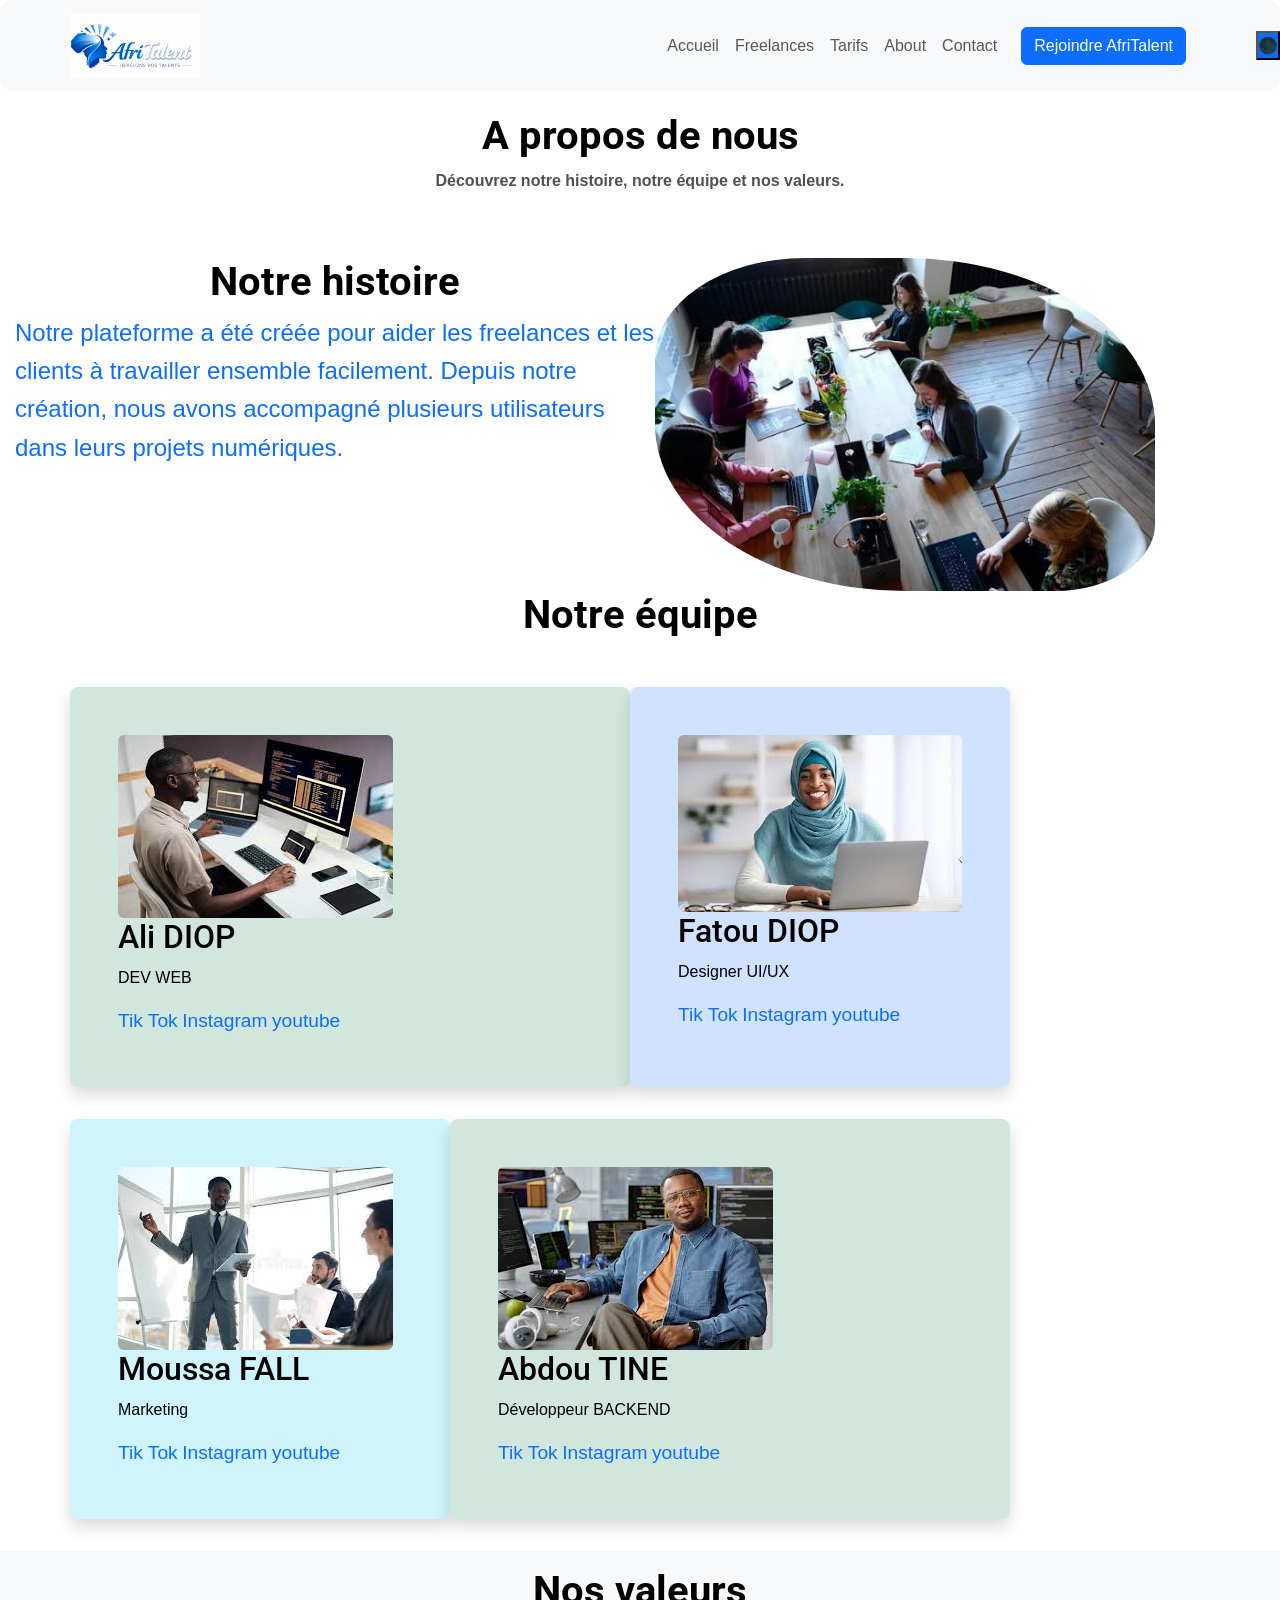
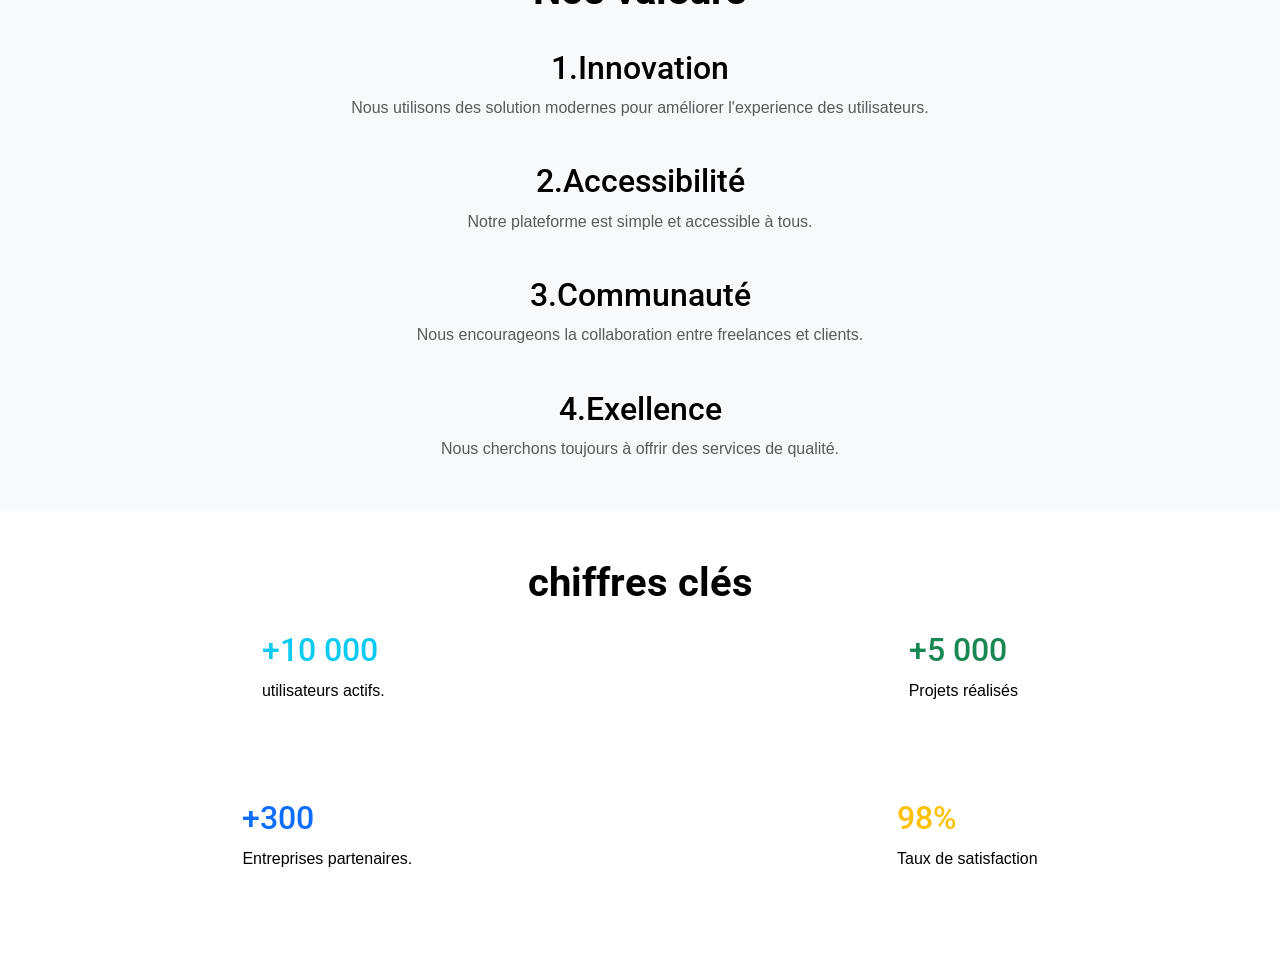
==== commit 19b7b091: "Finalisation : corrections responsive, optimisation du code et commentaires" ====
--- a/about.html
+++ b/about.html
@@ -16,7 +16,7 @@
     <header>
         <nav class="navbar navbar-expand-lg navbar-light bg-light fixed-top">
             <div class="container">
-                <a class="navbar-brand" href="index.html"><img src="images/copilot.png" class="photos" alt=""></a>
+                <a class="navbar-brand" href="index.html"><img src="images/copilot.png" class="photos" alt="copilot"></a>
                 <button class="navbar-toggler" type="button" data-bs-toggle="collapse" data-bs-target="#navbarNav">
                     <span class="navbar-toggler-icon"></span>
                 </button>
@@ -31,15 +31,14 @@
                     <a href="freelances.html" class="btn btn-primary ms-3">Rejoindre AfriTalent</a>
                 </div>
             </div>
-            </div>
+
             <button id="theme-toggle" class="bg-primary">🌑</button>
-            </div>
         </nav>
 
     </header>
     <section>
-        <div>
-            <h1>A propos de nous </h1>
+        <div class="cn text-center ">
+            <h1 class="fw-bold">A propos de nous </h1>
             <p>Découvrez notre histoire, notre équipe et nos valeurs.</p>
         </div>
     </section>
@@ -49,51 +48,51 @@
 
         <div class="aboutdiv1">
             <h1 class="fw-bold text-center">Notre histoire</h1>
-            <p class=" col-lg-12 fs-4 text-info">Notre plateforme a été créée pour aider les freelances et les clients
+            <p class=" col-lg-12 fs-4 text-primary">Notre plateforme a été créée pour aider les freelances et les clients
                 à travailler ensemble facilement. Depuis notre création, nous avons
                 accompagné plusieurs utilisateurs
                 dans leurs projets numériques.
             </p>
         </div>
         <div class="aboutdiv2">
-            <img src="images/notre histoire/photo3.jpg" class="aboutdiv2img" alt="">
+            <img src="images/notrehistoire/photo3.jpg" class="aboutdiv2img" alt="notrehistoire">
         </div>
     </section>
 
     <!-- section équipe -->
-    <section class="container py-10 ">
+    <section class="container py-10 text-black">
         <h1 class="text-center fw-bold mb-5">Notre équipe</h1>
         <div class="row g-4">
-            <div class="col-lg-8 bg-success-subtle p-5 rounded-3 shadow sec2 mb-2">
-                <img src="images/equipe/ALi.jpg" class="rounded" alt="">
-                <h3>Ali DIOP</h3>
+            <div class="col-lg-8 bg-success-subtle p-5 rounded-3 shadow sec2 mb-2 aboutp aboutpp">
+                <img src="images/equipe/ALi.jpg" class="rounded" alt="Ali">
+                <h2>Ali DIOP</h2>
                 <p>DEV WEB</p>
 
                 <a href="">Tik Tok</a>
                 <a href="">Instagram</a>
                 <a href="">youtube</a>
             </div>
-            <div class="col-lg-4 bg-primary-subtle text-white p-5 rounded-3 shadow sec2 mb-2">
-                <img src="images/equipe/fatou.jpg" class="rounded" alt="">
-                <h3>Fatou DIOP</h3>
+            <div class="col-lg-4 bg-primary-subtle p-5 rounded-3 shadow sec2 mb-2 aboutp">
+                <img src="images/equipe/fatou.jpg" class="rounded" alt="fatou">
+                <h2>Fatou DIOP</h2>
                 <p>Designer UI/UX</p>
 
                 <a href="">Tik Tok</a>
                 <a href="">Instagram</a>
                 <a href="">youtube</a>
             </div>
-            <div class="col-lg-4 bg-info-subtle text-white p-5 rounded-3 shadow sec2 mb-2">
-                <img src="images/equipe/marketin.jpg" class="rounded" alt="">
-                <h3>Moussa FALL</h3>
+            <div class="col-lg-4 bg-info-subtle p-5 rounded-3 shadow sec2 mb-2 aboutp">
+                <img src="images/equipe/marketin.jpg" class="rounded" alt="Moussa">
+                <h2>Moussa FALL</h2>
                 <p>Marketing</p>
 
                 <a href="">Tik Tok</a>
                 <a href="">Instagram</a>
                 <a href="">youtube</a>
             </div>
-            <div class="col-lg-8 bg-success-subtle p-5 rounded-3 shadow sec2 mb-2">
-                <img src="images/equipe/backend.jpg" class="rounded" alt="">
-                <h3>Abdou TINE</h3>
+            <div class="col-lg-8 bg-success-subtle p-5 rounded-3 shadow sec2 mb-2 aboutp aboutpp">
+                <img src="images/equipe/backend.jpg" class="rounded" alt="Abdou">
+                <h2>Abdou TINE</h2>
                 <p>Développeur BACKEND</p>
 
                 <a href="">Tik Tok</a>
@@ -106,24 +105,23 @@
     <!-- nos valeurs -->
 
     <section class="bg-light text-black mt-4 secNV">
-        <h1 class="text-center ">Nos valeurs</h1>
+        <h1 class="text-center  fw-bold">Nos valeurs</h1><br>
         <div class="gap-4">
-            <h3 class="text-center">1.Innovation</h3>
+            <h2 class="text-center">1.Innovation</h2>
             <p class="text-center text-muted">Nous utilisons des solution modernes pour améliorer
-                l'experience des utilisateurs.
-            </p>
+                l'experience des utilisateurs.</p><br>
         </div>
         <div>
-            <h3 class="text-center">2.Accessibilité</h3>
-            <p class="text-center text-muted">Notre plateforme est simple et accessible à tous.</p>
+            <h2 class="text-center">2.Accessibilité</h2>
+            <p class="text-center text-muted">Notre plateforme est simple et accessible à tous.</p><br>
         </div>
         <div class="text-center">
-            <h3>3.Communauté</h3>
-            <p class=" text-muted">Nous encourageons la collaboration entre freelances et clients.</p>
+            <h2>3.Communauté</h2>
+            <p class=" text-muted">Nous encourageons la collaboration entre freelances et clients.</p><br>
         </div>
         <div class="text-center">
-            <h3>4.Exellence</h3>
-            <p class="text-muted">Nous cherchons toujours à offrir des services de qualité.</p>
+            <h2>4.Exellence</h2>
+            <p class="text-muted">Nous cherchons toujours à offrir des services de qualité.</p><br>
         </div>
     </section>
 
@@ -132,21 +130,21 @@
         <h1 class="text-center fw-bold mb-4">chiffres clés</h1>
         <div class="cle12">
             <div>
-                <h3 class="text-info">+10 000</h3>
+                <h2 class="text-info">+10 000</h2>
                 <p>utilisateurs actifs.</p>
             </div>
             <div>
-                <h3 class="text-success">+5 000</h3>
+                <h2 class="text-success">+5 000</h2>
                 <p>Projets réalisés</p>
             </div>
         </div>
         <div class="cle34">
             <div>
-                <h3 class="text-primary">+300</h3>
+                <h2 class="text-primary">+300</h2>
                 <p>Entreprises partenaires.</p>
             </div>
             <div>
-                <h3 class="text-warning">98%</h3>
+                <h2 class="text-warning">98%</h2>
                 <p>Taux de satisfaction</p>
             </div>
         </div>
--- a/css/style.css
+++ b/css/style.css
@@ -80,6 +80,7 @@
     padding-bottom: 10em;
 }
 
+
 nav {
     display: flex;
     flex-direction: row;
@@ -113,7 +114,7 @@
     justify-content: center;
     flex-direction: row;
     justify-content: space-around;
-    height: 90vh;
+    height: 75vh;
     margin-top: 10em;
 }
 
@@ -159,6 +160,12 @@
     border-radius: 6em 4em 8em 2em;
     margin-right: 4em;
 }
+.btnjj{
+    background-color: #0c2d56;
+    border: #153052;
+    margin-top: 2.2em;
+    border-radius: 0.8em;
+}
 
 /* button dark and light */
 
@@ -186,6 +193,10 @@
     margin-top: 2em;
     font-style: oblique;
     font-weight: bold;
+}
+
+.stath2{
+    font-size: 15px;
 }
 
 .mt {
@@ -204,7 +215,9 @@
 .sec2 {
     block-size: 460px;
 }
-
+.num{
+    font-size: xx-large;
+}
 
 /* categories de services */
 
@@ -216,6 +229,9 @@
     transition: 0.3s;
     border-radius: 20pxp;
 }
+ .imgcat{
+    max-width: 130px;
+ }
 
 .service-card:hover {
     transform: translateY(-10px);
@@ -238,7 +254,9 @@
     color: #ebbf13;
 }
 
-
+.scrolled{
+    background-color: #1871e6;
+}
 
 
 
@@ -269,9 +287,15 @@
     margin-top: 2em;
 }
 
+.ctaa{
+    border: solid,#1871e6;
+    background-color: #1871e6;
+    border-radius: 0.3em;
+}
+
 .btncta button {
     border-radius: 5px;
-    background-color: rgb(45, 122, 230);
+    background-color: rgb(78, 147, 243);
     border: none;
     padding: 2px;
 }
@@ -294,8 +318,10 @@
 
 /* freelances */
 .imgfree {
-    max-width: 300px;
-    max-height: 170px;
+    max-width: 150px;
+    max-height: 110px;
+    margin-bottom: 1em;
+    margin-left: 1.5em;
 }
 
 /* contact */
@@ -335,17 +361,26 @@
 }
 
 /* contact */
-.dis {
-    display: flex;
-    flex-direction: column;
-    justify-content: left;
-}
-
-
-/* about */
-
+.mc{
+    margin-top: 10em;
+}
+/* google maps */
+.frame{
+    height: 17em;
+}
+
+
+/* About */
+
+.aboutdiv1{
+    margin-left: 15px;
+}
+
+/* taille de noe valeur */
 .secNV {
-    height: 30em;
+    height: 35em;
+    margin-bottom: 3em;
+    padding-top: 1em;
 }
 
 .NV {
@@ -376,5 +411,21 @@
     justify-content: flex-end;
     justify-content: space-around;
     align-items: end;
-
-}+}
+/* le titre */
+.cn{
+    margin-top: 7em;
+    font-weight: bold;
+}
+.cn p{
+    color: #514f4f;
+}
+/* la taille du div  */
+.aboutp{
+    height: 25em;
+}
+/* la longueur du div */
+.aboutpp{
+    width: 35em;
+}
+
